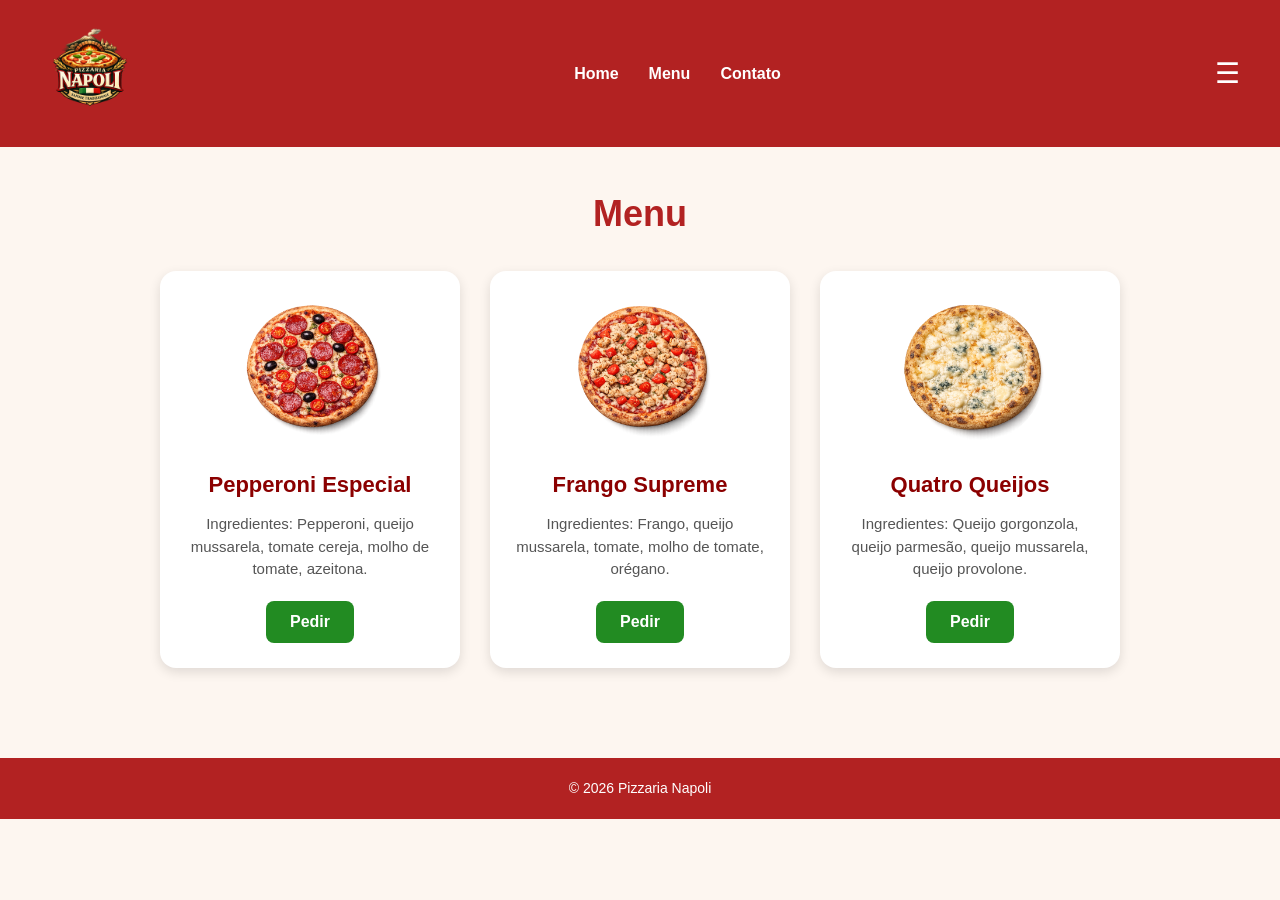
==== index.html @ c8001721 "Add files via upload" ====
<!--Diz ao navegador: "Use o HTML5 moderno, não o antigo"-->
<!DOCTYPE html>
<!--Acessibilidade e SEO: idioma da pagina-->
<html lang="pt-BR">

<head>
    <!--CÉREBRO DA PÁGINA (O usuário não vê)-->
    <meta charset="UTF-8">
    <!--Permite acentuação (ç, ã, é)-->
    <meta name="viewport" content="width=device-width, initial-scale=1.0">
    <title>Pizzaria Napoli</title>

    <link rel="stylesheet" href="styles.css"> 
</head>

<!--CORPO DA PÁGINA (O que aparece na tela)-->
<body>

    <!-- Header (Cabeçalho) -->
    <header class="cabecalho-principal">

        <!-- Logo -->
        <div class="logo">
            <img src="logo.png" alt="Logo da Pizzaria" width="100" height="100"> <!-- Alinhamento à esquerda -->
        </div>

        <!-- Menu de Navegação -->
        <nav class="menu-navegacao">
            <ul> <!-- Lista não ordenada -->
                <li><a href="#">Home</a></li>
                <li><a href="#">Menu</a></li>
                <li><a href="#">Contato</a></li>
            </ul>
        </nav>

        <!-- Ícone de Menu Hamburger (representação) -->
        <div class="menu-hamburger">
            <span>☰</span> <!-- Colocar elemento, símbolos, destacar -->
        </div>
    </header>

    <!-- Conteúdo Principal -->
    <main>
        
        <h1>Menu</h1>

        <!-- Seção de Opções -->
        <section class="secao-opcoes">

            <!-- 1º Opção -->
            <article class="opcao-item">
                <!-- Placeholder da imagem (círculo no wireframe) -->
                <div class="imagem-pizza">
                    <img src="pepperoni.png" alt="Pizza de Pepperoni Especial" width="150" height="150">
                </div>
                <h2>Pepperoni Especial</h2>
                <p>Ingredientes: Pepperoni, queijo mussarela, tomate cereja, molho de tomate, azeitona. </p>
                <button>Pedir</button>
            </article>

            <!-- 2º Opção -->
            <article class="opcao-item">
                <div class="imagem-pizza">
                    <img src="frango-supreme.png" alt="Pizza de Frango Supreme" width="150" height="150">
                </div>
                <h2>Frango Supreme</h2>
                <p>Ingredientes: Frango, queijo mussarela, tomate, molho de tomate, orégano.</p>
                <button>Pedir</button>
            </article>

            <!-- 3º Opção -->
            <article class="opcao-item">
                <div class="imagem-pizza">
                    <img src="quatro-queijos.png" alt="Pizza de Quatro Queijos" width="150" height="150">
                </div>
                <h2>Quatro Queijos</h2>
                <p>Ingredientes: Queijo gorgonzola, queijo parmesão, queijo mussarela, queijo provolone.</p>
                <button>Pedir</button>
            </article>
        </section>
    </main>

    <!-- Footer (Rodapé) -->
    <footer class="rodape-principal">
        <p>&copy; 2026 Pizzaria Napoli</p>
    </footer>

</body>

</html>
---- styles.css ----
* {
    margin: 0;
    padding: 0;
    box-sizing: border-box;
}

body {
    font-family: Arial, Helvetica, sans-serif;
    background-color: #fdf6f0;
    color: #2b2b2b;
    line-height: 1.5;
}

.cabecalho-principal {
    display: flex;
    justify-content: space-between;
    align-items: center;
    padding: 20px 40px;
    background-color: #b22222;
    color: white;
}

.logo img {
    width: 100px;
    height: 100px;
    object-fit: contain;
}

.menu-navegacao ul {
    list-style: none;
    display: flex;
    gap: 30px;
}

.menu-navegacao a {
    text-decoration: none;
    color: white;
    font-weight: bold;
    transition: 0.3s;
}

.menu-navegacao a:hover {
    color: #ffd700;
}

.menu-hamburger {
    font-size: 28px;
    color: white;
    cursor: pointer;
}

main {
    padding: 40px 20px;
    text-align: center;
}

main h1 {
    font-size: 36px;
    margin-bottom: 30px;
    color: #b22222;
}

.secao-opcoes {
    display: flex;
    justify-content: center;
    gap: 30px;
    flex-wrap: wrap;
}

.opcao-item {
    background-color: white;
    width: 300px;
    padding: 25px 20px;
    border-radius: 16px;
    box-shadow: 0 4px 12px rgba(0, 0, 0, 0.12);
    text-align: center;
    transition: transform 0.3s ease;
}

.opcao-item:hover {
    transform: translateY(-5px);
}

.imagem-pizza img {
    width: 150px;
    height: 150px;
    object-fit: cover;
    border-radius: 50%;
    margin-bottom: 15px;
}

.opcao-item h2 {
    font-size: 22px;
    margin-bottom: 12px;
    color: #8b0000;
}


.opcao-item p {
    font-size: 15px;
    margin-bottom: 20px;
    color: #555;
}

.opcao-item button {
    background-color: #228b22;
    color: white;
    border: none;
    padding: 12px 24px;
    border-radius: 8px;
    cursor: pointer;
    font-size: 16px;
    font-weight: bold;
    transition: 0.3s;
}

.opcao-item button:hover {
    background-color: #1b6e1b;
}

.rodape-principal {
    margin-top: 50px;
    padding: 20px;
    text-align: center;
    background-color: #b22222;
    color: white;
    font-size: 14px;
}
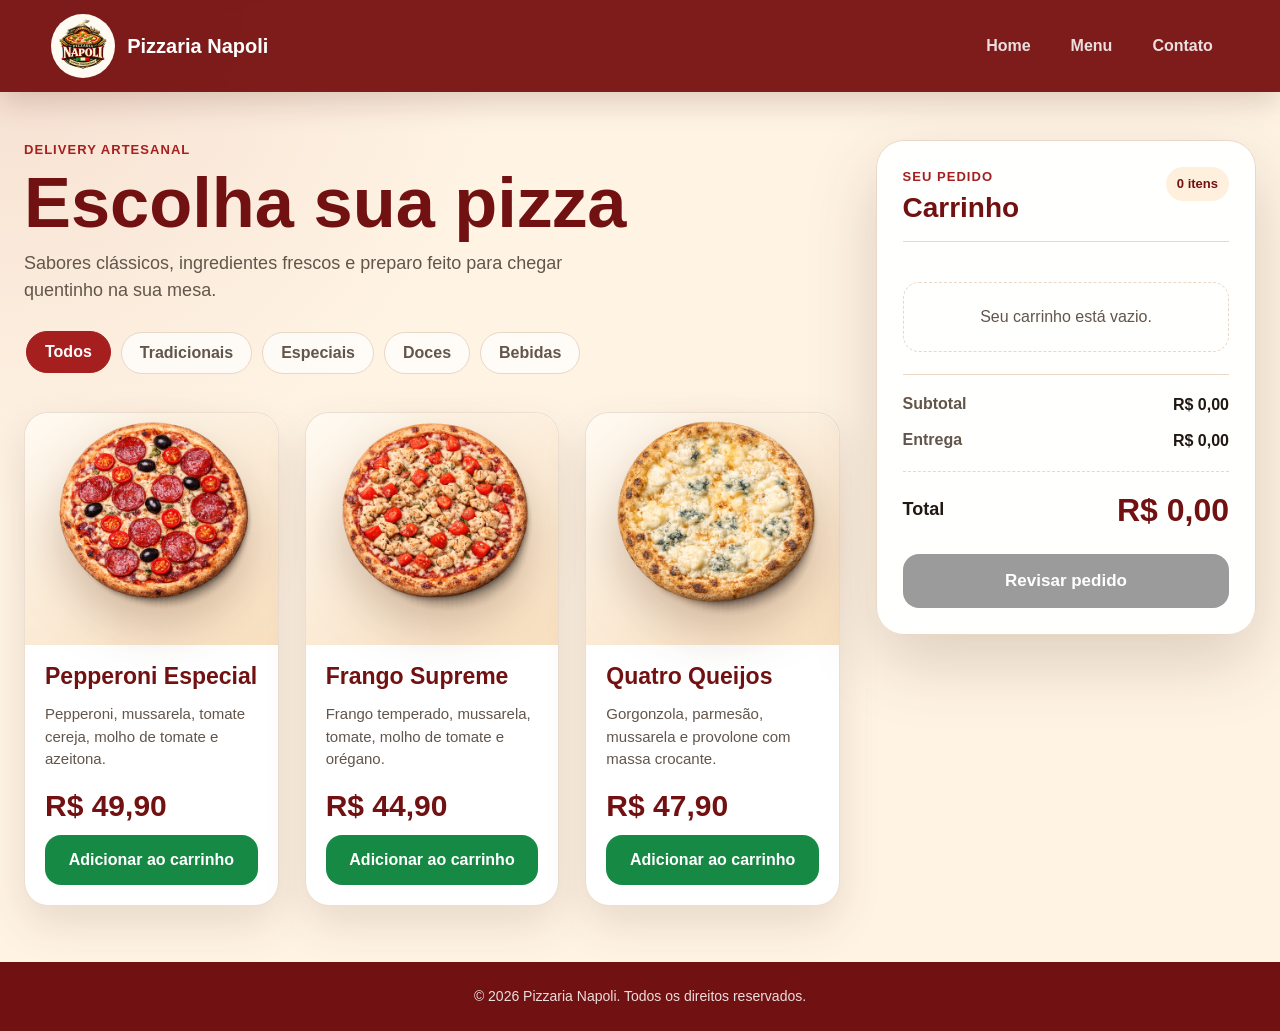
==== commit 0b41cc83: "Atualiza projeto da Pizzaria Napoli" ====
--- a/index.html
+++ b/index.html
@@ -1,90 +1,254 @@
-<!--Diz ao navegador: "Use o HTML5 moderno, não o antigo"-->
-<!DOCTYPE html>
-<!--Acessibilidade e SEO: idioma da pagina-->
-<html lang="pt-BR">
-
-<head>
-    <!--CÉREBRO DA PÁGINA (O usuário não vê)-->
-    <meta charset="UTF-8">
-    <!--Permite acentuação (ç, ã, é)-->
-    <meta name="viewport" content="width=device-width, initial-scale=1.0">
-    <title>Pizzaria Napoli</title>
-
-    <link rel="stylesheet" href="styles.css"> 
-</head>
-
-<!--CORPO DA PÁGINA (O que aparece na tela)-->
-<body>
-
-    <!-- Header (Cabeçalho) -->
-    <header class="cabecalho-principal">
-
-        <!-- Logo -->
-        <div class="logo">
-            <img src="logo.png" alt="Logo da Pizzaria" width="100" height="100"> <!-- Alinhamento à esquerda -->
-        </div>
-
-        <!-- Menu de Navegação -->
-        <nav class="menu-navegacao">
-            <ul> <!-- Lista não ordenada -->
-                <li><a href="#">Home</a></li>
-                <li><a href="#">Menu</a></li>
-                <li><a href="#">Contato</a></li>
-            </ul>
-        </nav>
-
-        <!-- Ícone de Menu Hamburger (representação) -->
-        <div class="menu-hamburger">
-            <span>☰</span> <!-- Colocar elemento, símbolos, destacar -->
-        </div>
-    </header>
-
-    <!-- Conteúdo Principal -->
-    <main>
-        
-        <h1>Menu</h1>
-
-        <!-- Seção de Opções -->
-        <section class="secao-opcoes">
-
-            <!-- 1º Opção -->
-            <article class="opcao-item">
-                <!-- Placeholder da imagem (círculo no wireframe) -->
-                <div class="imagem-pizza">
-                    <img src="pepperoni.png" alt="Pizza de Pepperoni Especial" width="150" height="150">
-                </div>
-                <h2>Pepperoni Especial</h2>
-                <p>Ingredientes: Pepperoni, queijo mussarela, tomate cereja, molho de tomate, azeitona. </p>
-                <button>Pedir</button>
-            </article>
-
-            <!-- 2º Opção -->
-            <article class="opcao-item">
-                <div class="imagem-pizza">
-                    <img src="frango-supreme.png" alt="Pizza de Frango Supreme" width="150" height="150">
-                </div>
-                <h2>Frango Supreme</h2>
-                <p>Ingredientes: Frango, queijo mussarela, tomate, molho de tomate, orégano.</p>
-                <button>Pedir</button>
-            </article>
-
-            <!-- 3º Opção -->
-            <article class="opcao-item">
-                <div class="imagem-pizza">
-                    <img src="quatro-queijos.png" alt="Pizza de Quatro Queijos" width="150" height="150">
-                </div>
-                <h2>Quatro Queijos</h2>
-                <p>Ingredientes: Queijo gorgonzola, queijo parmesão, queijo mussarela, queijo provolone.</p>
-                <button>Pedir</button>
-            </article>
-        </section>
-    </main>
-
-    <!-- Footer (Rodapé) -->
-    <footer class="rodape-principal">
-        <p>&copy; 2026 Pizzaria Napoli</p>
-    </footer>
-
-</body>
-
-</html>+<!DOCTYPE html>
+<html lang="pt-BR">
+
+<head>
+    <meta charset="UTF-8">
+    <meta name="viewport" content="width=device-width, initial-scale=1.0">
+    <title>Pizzaria Napoli</title>
+    <link rel="stylesheet" href="styles.css">
+    <script src="js/script.js" defer></script>
+</head>
+
+<body>
+    <header class="cabecalho-principal">
+        <a class="logo" href="index.html" aria-label="Página inicial da Pizzaria Napoli">
+            <img src="images/logo.png" alt="Logo da Pizzaria Napoli" width="84" height="84">
+            <span>Pizzaria Napoli</span>
+        </a>
+
+        <nav class="menu-navegacao" aria-label="Navegação principal">
+            <ul>
+                <li><a href="index.html">Home</a></li>
+                <li><a href="index.html#menu">Menu</a></li>
+                <li><a href="contato.html">Contato</a></li>
+            </ul>
+        </nav>
+
+        <button class="menu-hamburger" type="button" aria-label="Abrir menu">
+            <span>&#9776;</span>
+        </button>
+    </header>
+
+    <main class="conteudo-principal">
+        <section class="area-menu" id="menu" aria-labelledby="titulo-menu">
+            <div class="cabecalho-menu">
+                <p class="etiqueta">Delivery artesanal</p>
+                <h1 id="titulo-menu">Escolha sua pizza</h1>
+                <p>Sabores clássicos, ingredientes frescos e preparo feito para chegar quentinho na sua mesa.</p>
+            </div>
+
+            <div class="barra-categorias" aria-label="Filtrar produtos por categoria">
+                <button class="botao-categoria ativo" type="button" data-categoria="todos">Todos</button>
+                <button class="botao-categoria" type="button" data-categoria="tradicionais">Tradicionais</button>
+                <button class="botao-categoria" type="button" data-categoria="especiais">Especiais</button>
+                <button class="botao-categoria" type="button" data-categoria="doces">Doces</button>
+                <button class="botao-categoria" type="button" data-categoria="bebidas">Bebidas</button>
+            </div>
+
+            <div class="grade-pizzas">
+                <article class="card-pizza" data-categoria="especiais">
+                    <div class="imagem-pizza">
+                        <img src="images/pepperoni.png" alt="Pizza de Pepperoni Especial" width="180" height="180">
+                    </div>
+                    <div class="conteudo-card">
+                        <h2>Pepperoni Especial</h2>
+                        <p>Pepperoni, mussarela, tomate cereja, molho de tomate e azeitona.</p>
+                        <div class="rodape-card">
+                            <strong class="preco-pizza">R$ 49,90</strong>
+                            <button class="botao-pedir" data-id="pepperoni" data-nome="Pepperoni Especial" data-preco="49.90">
+                                Adicionar ao carrinho
+                            </button>
+                            <div class="controle-quantidade" data-id="pepperoni" hidden>
+                                <button type="button" class="botao-quantidade" data-acao="diminuir" data-id="pepperoni" aria-label="Diminuir quantidade de Pepperoni Especial">-</button>
+                                <span class="quantidade-card">1</span>
+                                <button type="button" class="botao-quantidade" data-acao="aumentar" data-id="pepperoni" aria-label="Aumentar quantidade de Pepperoni Especial">+</button>
+                            </div>
+                        </div>
+                    </div>
+                </article>
+
+                <article class="card-pizza" data-categoria="tradicionais">
+                    <div class="imagem-pizza">
+                        <img src="images/frango-supreme.png" alt="Pizza de Frango Supreme" width="180" height="180">
+                    </div>
+                    <div class="conteudo-card">
+                        <h2>Frango Supreme</h2>
+                        <p>Frango temperado, mussarela, tomate, molho de tomate e orégano.</p>
+                        <div class="rodape-card">
+                            <strong class="preco-pizza">R$ 44,90</strong>
+                            <button class="botao-pedir" data-id="frango" data-nome="Frango Supreme" data-preco="44.90">
+                                Adicionar ao carrinho
+                            </button>
+                            <div class="controle-quantidade" data-id="frango" hidden>
+                                <button type="button" class="botao-quantidade" data-acao="diminuir" data-id="frango" aria-label="Diminuir quantidade de Frango Supreme">-</button>
+                                <span class="quantidade-card">1</span>
+                                <button type="button" class="botao-quantidade" data-acao="aumentar" data-id="frango" aria-label="Aumentar quantidade de Frango Supreme">+</button>
+                            </div>
+                        </div>
+                    </div>
+                </article>
+
+                <article class="card-pizza" data-categoria="tradicionais">
+                    <div class="imagem-pizza">
+                        <img src="images/quatro-queijos.png" alt="Pizza de Quatro Queijos" width="180" height="180">
+                    </div>
+                    <div class="conteudo-card">
+                        <h2>Quatro Queijos</h2>
+                        <p>Gorgonzola, parmesão, mussarela e provolone com massa crocante.</p>
+                        <div class="rodape-card">
+                            <strong class="preco-pizza">R$ 47,90</strong>
+                            <button class="botao-pedir" data-id="quatro-queijos" data-nome="Quatro Queijos" data-preco="47.90">
+                                Adicionar ao carrinho
+                            </button>
+                            <div class="controle-quantidade" data-id="quatro-queijos" hidden>
+                                <button type="button" class="botao-quantidade" data-acao="diminuir" data-id="quatro-queijos" aria-label="Diminuir quantidade de Quatro Queijos">-</button>
+                                <span class="quantidade-card">1</span>
+                                <button type="button" class="botao-quantidade" data-acao="aumentar" data-id="quatro-queijos" aria-label="Aumentar quantidade de Quatro Queijos">+</button>
+                            </div>
+                        </div>
+                    </div>
+                </article>
+            </div>
+            <p id="mensagem-filtro" class="mensagem-filtro" hidden>Nenhum item disponível nesta categoria ainda.</p>
+        </section>
+
+        <aside class="secao-carrinho" aria-labelledby="titulo-carrinho">
+            <div class="cabecalho-carrinho">
+                <div>
+                    <p class="etiqueta">Seu pedido</p>
+                    <h2 id="titulo-carrinho">Carrinho</h2>
+                </div>
+                <span id="contador-carrinho" class="contador-carrinho">0 itens</span>
+            </div>
+
+            <ul id="lista-carrinho" class="lista-carrinho"></ul>
+            <p id="mensagem-carrinho" class="mensagem-carrinho">Seu carrinho está vazio.</p>
+
+            <div class="resumo-carrinho">
+                <div class="linha-resumo">
+                    <span>Subtotal</span>
+                    <strong id="subtotal-carrinho">R$ 0,00</strong>
+                </div>
+                <div class="linha-resumo">
+                    <span>Entrega</span>
+                    <strong id="taxa-entrega">R$ 0,00</strong>
+                </div>
+                <div class="linha-resumo linha-total">
+                    <span>Total</span>
+                    <strong id="total-carrinho">R$ 0,00</strong>
+                </div>
+            </div>
+
+            <button id="botao-revisar" class="botao-finalizar" type="button">Revisar pedido</button>
+        </aside>
+    </main>
+
+    <div id="modal-revisao" class="modal" aria-labelledby="titulo-revisao" aria-hidden="true">
+        <form id="form-revisao" class="conteudo-modal">
+            <div class="cabecalho-modal">
+                <div>
+                    <p class="etiqueta">Revise seu pedido</p>
+                    <h2 id="titulo-revisao">Carrinho e entrega</h2>
+                </div>
+                <button class="botao-fechar" type="button" data-fechar-revisao aria-label="Fechar revisão">&times;</button>
+            </div>
+
+            <div class="grid-revisao">
+                <section class="bloco-revisao" aria-labelledby="titulo-itens-revisao">
+                    <h3 id="titulo-itens-revisao">Itens selecionados</h3>
+                    <ul id="lista-revisao" class="lista-carrinho lista-revisao"></ul>
+                    <p id="mensagem-revisao" class="mensagem-carrinho">Seu carrinho está vazio.</p>
+                </section>
+
+                <section class="bloco-revisao" aria-labelledby="titulo-entrega">
+                    <h3 id="titulo-entrega">Entrega</h3>
+                    <div class="campos-formulario">
+                        <label>
+                            Nome
+                            <input id="cliente-nome" name="nome" type="text" autocomplete="name" required>
+                        </label>
+                        <label>
+                            Telefone
+                            <input id="cliente-telefone" name="telefone" type="tel" autocomplete="tel" required>
+                        </label>
+                        <label>
+                            Endereço de entrega
+                            <input id="cliente-endereco" name="endereco" type="text" autocomplete="street-address" required>
+                        </label>
+                        <label>
+                            Complemento
+                            <input id="cliente-complemento" name="complemento" type="text" autocomplete="address-line2">
+                        </label>
+                    </div>
+                </section>
+
+                <section class="bloco-revisao" aria-labelledby="titulo-pagamento">
+                    <h3 id="titulo-pagamento">Forma de pagamento</h3>
+                    <div class="opcoes-pagamento">
+                        <label>
+                            <input type="radio" name="pagamento" value="Pix" required>
+                            Pix
+                        </label>
+                        <label>
+                            <input type="radio" name="pagamento" value="Cartão de crédito">
+                            Cartão de crédito
+                        </label>
+                        <label>
+                            <input type="radio" name="pagamento" value="Cartão de débito">
+                            Cartão de débito
+                        </label>
+                        <label>
+                            <input type="radio" name="pagamento" value="Dinheiro">
+                            Dinheiro
+                        </label>
+                    </div>
+                </section>
+
+                <section class="bloco-revisao resumo-modal" aria-labelledby="titulo-resumo-revisao">
+                    <h3 id="titulo-resumo-revisao">Resumo</h3>
+                    <div class="resumo-carrinho">
+                        <div class="linha-resumo">
+                            <span>Subtotal</span>
+                            <strong id="subtotal-revisao">R$ 0,00</strong>
+                        </div>
+                        <div class="linha-resumo">
+                            <span>Entrega</span>
+                            <strong id="taxa-revisao">R$ 0,00</strong>
+                        </div>
+                        <div class="linha-resumo linha-total">
+                            <span>Total</span>
+                            <strong id="total-revisao">R$ 0,00</strong>
+                        </div>
+                    </div>
+                    <button id="botao-finalizar" class="botao-finalizar" type="submit">Finalizar pedido</button>
+                </section>
+            </div>
+        </form>
+    </div>
+
+    <div id="modal-confirmacao" class="modal modal-confirmacao" aria-labelledby="titulo-confirmacao" aria-hidden="true">
+        <div class="conteudo-modal">
+            <div class="cabecalho-modal">
+                <div>
+                    <p class="etiqueta">Confirme os dados</p>
+                    <h2 id="titulo-confirmacao">Confirmar pedido</h2>
+                </div>
+                <button class="botao-fechar" type="button" data-fechar-confirmacao aria-label="Fechar confirmação">&times;</button>
+            </div>
+
+            <div id="resumo-confirmacao" class="resumo-confirmacao"></div>
+
+            <div class="acoes-confirmacao">
+                <button id="botao-voltar-revisao" class="botao-secundario" type="button">Voltar e editar</button>
+                <button id="botao-confirmar-pedido" class="botao-finalizar" type="button">Confirmar pedido</button>
+            </div>
+        </div>
+    </div>
+
+    <footer class="rodape-principal">
+        <p>&copy; 2026 Pizzaria Napoli. Todos os direitos reservados.</p>
+    </footer>
+
+</body>
+
+</html>
--- a/styles.css
+++ b/styles.css
@@ -1,128 +1,952 @@
-* {
-    margin: 0;
-    padding: 0;
-    box-sizing: border-box;
-}
-
-body {
-    font-family: Arial, Helvetica, sans-serif;
-    background-color: #fdf6f0;
-    color: #2b2b2b;
-    line-height: 1.5;
-}
-
-.cabecalho-principal {
-    display: flex;
-    justify-content: space-between;
-    align-items: center;
-    padding: 20px 40px;
-    background-color: #b22222;
-    color: white;
-}
-
-.logo img {
-    width: 100px;
-    height: 100px;
-    object-fit: contain;
-}
-
-.menu-navegacao ul {
-    list-style: none;
-    display: flex;
-    gap: 30px;
-}
-
-.menu-navegacao a {
-    text-decoration: none;
-    color: white;
-    font-weight: bold;
-    transition: 0.3s;
-}
-
-.menu-navegacao a:hover {
-    color: #ffd700;
-}
-
-.menu-hamburger {
-    font-size: 28px;
-    color: white;
-    cursor: pointer;
-}
-
-main {
-    padding: 40px 20px;
-    text-align: center;
-}
-
-main h1 {
-    font-size: 36px;
-    margin-bottom: 30px;
-    color: #b22222;
-}
-
-.secao-opcoes {
-    display: flex;
-    justify-content: center;
-    gap: 30px;
-    flex-wrap: wrap;
-}
-
-.opcao-item {
-    background-color: white;
-    width: 300px;
-    padding: 25px 20px;
-    border-radius: 16px;
-    box-shadow: 0 4px 12px rgba(0, 0, 0, 0.12);
-    text-align: center;
-    transition: transform 0.3s ease;
-}
-
-.opcao-item:hover {
-    transform: translateY(-5px);
-}
-
-.imagem-pizza img {
-    width: 150px;
-    height: 150px;
-    object-fit: cover;
-    border-radius: 50%;
-    margin-bottom: 15px;
-}
-
-.opcao-item h2 {
-    font-size: 22px;
-    margin-bottom: 12px;
-    color: #8b0000;
-}
-
-
-.opcao-item p {
-    font-size: 15px;
-    margin-bottom: 20px;
-    color: #555;
-}
-
-.opcao-item button {
-    background-color: #228b22;
-    color: white;
-    border: none;
-    padding: 12px 24px;
-    border-radius: 8px;
-    cursor: pointer;
-    font-size: 16px;
-    font-weight: bold;
-    transition: 0.3s;
-}
-
-.opcao-item button:hover {
-    background-color: #1b6e1b;
-}
-
-.rodape-principal {
-    margin-top: 50px;
-    padding: 20px;
-    text-align: center;
-    background-color: #b22222;
-    color: white;
-    font-size: 14px;
-}+:root {
+    --vermelho: #a51f1f;
+    --vermelho-escuro: #721111;
+    --verde: #168a45;
+    --verde-escuro: #0f6b34;
+    --creme: #fff4e4;
+    --creme-claro: #fffaf2;
+    --branco: #ffffff;
+    --texto: #211812;
+    --texto-suave: #62554b;
+    --borda: #ead7c5;
+    --sombra: 0 18px 44px rgba(69, 28, 12, 0.12);
+    --sombra-hover: 0 28px 62px rgba(69, 28, 12, 0.18);
+}
+
+* {
+    margin: 0;
+    padding: 0;
+    box-sizing: border-box;
+}
+
+html {
+    scroll-behavior: smooth;
+}
+
+body {
+    min-height: 100vh;
+    font-family: Arial, Helvetica, sans-serif;
+    background:
+        radial-gradient(circle at top left, rgba(159, 29, 29, 0.1), transparent 32rem),
+        var(--creme);
+    color: var(--texto);
+    line-height: 1.5;
+}
+
+button,
+a {
+    font: inherit;
+}
+
+button {
+    border: none;
+}
+
+[hidden] {
+    display: none !important;
+}
+
+.cabecalho-principal {
+    position: sticky;
+    top: 0;
+    z-index: 10;
+    display: flex;
+    align-items: center;
+    justify-content: space-between;
+    gap: 24px;
+    padding: 14px clamp(18px, 4vw, 56px);
+    background-color: rgba(120, 19, 19, 0.96);
+    color: var(--branco);
+    box-shadow: 0 10px 28px rgba(74, 21, 8, 0.18);
+    backdrop-filter: blur(10px);
+}
+
+.logo {
+    display: inline-flex;
+    align-items: center;
+    gap: 12px;
+    color: var(--branco);
+    text-decoration: none;
+    font-size: 20px;
+    font-weight: 800;
+}
+
+.logo img {
+    width: 64px;
+    height: 64px;
+    object-fit: contain;
+    border-radius: 50%;
+    background-color: var(--creme-claro);
+}
+
+.menu-navegacao ul {
+    display: flex;
+    align-items: center;
+    gap: 8px;
+    list-style: none;
+}
+
+.menu-navegacao a {
+    display: inline-flex;
+    align-items: center;
+    min-height: 40px;
+    padding: 0 16px;
+    border-radius: 999px;
+    color: rgba(255, 255, 255, 0.86);
+    text-decoration: none;
+    font-weight: 700;
+    transition: background-color 0.2s ease, color 0.2s ease, transform 0.2s ease;
+}
+
+.menu-navegacao a:hover,
+.menu-navegacao a:focus-visible {
+    background-color: rgba(255, 255, 255, 0.14);
+    color: var(--branco);
+    transform: translateY(-1px);
+}
+
+.menu-hamburger {
+    display: none;
+    width: 44px;
+    height: 44px;
+    border-radius: 50%;
+    background-color: rgba(255, 255, 255, 0.12);
+    color: var(--branco);
+    cursor: pointer;
+}
+
+.conteudo-principal {
+    display: grid;
+    grid-template-columns: minmax(0, 1fr) 380px;
+    align-items: start;
+    gap: 36px;
+    width: min(1440px, calc(100% - 48px));
+    margin: 0 auto;
+    padding: 48px 0 56px;
+}
+
+.cabecalho-menu {
+    max-width: 760px;
+    margin-bottom: 24px;
+}
+
+.etiqueta {
+    margin-bottom: 8px;
+    color: var(--vermelho);
+    font-size: 13px;
+    font-weight: 800;
+    letter-spacing: 0.08em;
+    text-transform: uppercase;
+}
+
+.cabecalho-menu h1 {
+    margin-bottom: 14px;
+    color: var(--vermelho-escuro);
+    font-size: clamp(44px, 5.5vw, 72px);
+    font-weight: 900;
+    line-height: 0.98;
+}
+
+.cabecalho-menu p:last-child {
+    max-width: 620px;
+    color: var(--texto-suave);
+    font-size: 18px;
+}
+
+.barra-categorias {
+    display: flex;
+    gap: 10px;
+    margin-bottom: 30px;
+    overflow-x: auto;
+    padding: 4px 2px 8px;
+}
+
+.botao-categoria {
+    flex: 0 0 auto;
+    min-height: 42px;
+    padding: 0 18px;
+    border: 1px solid var(--borda);
+    border-radius: 999px;
+    background-color: rgba(255, 255, 255, 0.72);
+    color: var(--texto-suave);
+    cursor: pointer;
+    font-weight: 800;
+    transition: background-color 0.2s ease, border-color 0.2s ease, color 0.2s ease, transform 0.2s ease;
+}
+
+.botao-categoria:hover,
+.botao-categoria:focus-visible,
+.botao-categoria.ativo {
+    border-color: var(--vermelho);
+    background-color: var(--vermelho);
+    color: var(--branco);
+    transform: translateY(-1px);
+}
+
+.grade-pizzas {
+    display: grid;
+    grid-template-columns: repeat(3, minmax(0, 1fr));
+    gap: 26px;
+}
+
+.mensagem-filtro {
+    margin-top: 24px;
+    padding: 24px;
+    border: 1px dashed var(--borda);
+    border-radius: 18px;
+    background-color: rgba(255, 255, 255, 0.72);
+    color: var(--texto-suave);
+    text-align: center;
+    font-weight: 700;
+}
+
+.card-pizza {
+    display: flex;
+    flex-direction: column;
+    overflow: visible;
+    min-height: 100%;
+    background-color: var(--branco);
+    border: 1px solid rgba(234, 220, 205, 0.9);
+    border-radius: 24px;
+    box-shadow: var(--sombra);
+    transition: transform 0.22s ease, box-shadow 0.22s ease, border-color 0.22s ease;
+}
+
+.card-pizza:hover {
+    border-color: rgba(165, 31, 31, 0.18);
+    transform: translateY(-6px);
+    box-shadow: var(--sombra-hover);
+}
+
+.imagem-pizza {
+    display: grid;
+    place-items: center;
+    min-height: 232px;
+    padding: 18px 20px 4px;
+    border-radius: 24px 24px 0 0;
+    background: linear-gradient(145deg, #fffaf2, #f8dfbf);
+}
+
+.imagem-pizza img {
+    width: min(230px, 94%);
+    height: auto;
+    aspect-ratio: 1;
+    object-fit: cover;
+    border-radius: 50%;
+    transform: translateY(-20px) scale(1.08);
+    filter: drop-shadow(0 22px 22px rgba(89, 38, 13, 0.26));
+    transition: transform 0.22s ease;
+}
+
+.card-pizza:hover .imagem-pizza img {
+    transform: translateY(-24px) scale(1.12);
+}
+
+.conteudo-card {
+    display: flex;
+    flex: 1;
+    flex-direction: column;
+    gap: 12px;
+    padding: 18px 20px 20px;
+}
+
+.conteudo-card h2 {
+    color: var(--vermelho-escuro);
+    font-size: 23px;
+    font-weight: 900;
+    line-height: 1.2;
+}
+
+.conteudo-card p {
+    flex: 1;
+    min-height: 66px;
+    color: var(--texto-suave);
+    font-size: 15px;
+}
+
+.rodape-card {
+    display: grid;
+    gap: 14px;
+    margin-top: auto;
+    padding-top: 8px;
+}
+
+.preco-pizza {
+    color: var(--vermelho-escuro);
+    font-size: 30px;
+    font-weight: 900;
+    line-height: 1;
+}
+
+.botao-pedir,
+.botao-finalizar {
+    min-height: 50px;
+    border-radius: 16px;
+    background-color: var(--verde);
+    color: var(--branco);
+    cursor: pointer;
+    font-size: 16px;
+    font-weight: 800;
+    transition: background-color 0.2s ease, transform 0.2s ease, box-shadow 0.2s ease;
+}
+
+.botao-pedir {
+    width: 100%;
+    padding: 0 18px;
+}
+
+.botao-pedir:hover,
+.botao-pedir:focus-visible,
+.botao-finalizar:hover,
+.botao-finalizar:focus-visible {
+    background-color: var(--verde-escuro);
+    transform: translateY(-1px);
+    box-shadow: 0 12px 20px rgba(31, 143, 77, 0.24);
+}
+
+.botao-finalizar:disabled {
+    background-color: #9b9b9b;
+    cursor: not-allowed;
+    transform: none;
+    box-shadow: none;
+}
+
+.controle-quantidade {
+    display: grid;
+    grid-template-columns: 46px 1fr 46px;
+    align-items: center;
+    min-height: 50px;
+    overflow: hidden;
+    border: 1px solid rgba(22, 138, 69, 0.28);
+    border-radius: 16px;
+    background-color: #eefaf2;
+}
+
+.botao-quantidade {
+    height: 100%;
+    background-color: transparent;
+    color: var(--verde-escuro);
+    cursor: pointer;
+    font-size: 22px;
+    font-weight: 900;
+    transition: background-color 0.2s ease;
+}
+
+.botao-quantidade:hover,
+.botao-quantidade:focus-visible {
+    background-color: rgba(22, 138, 69, 0.12);
+}
+
+.quantidade-card {
+    color: var(--texto);
+    text-align: center;
+    font-size: 18px;
+    font-weight: 900;
+}
+
+.secao-carrinho {
+    position: sticky;
+    top: 112px;
+    padding: 26px;
+    background: rgba(255, 255, 255, 0.94);
+    border: 1px solid var(--borda);
+    border-radius: 28px;
+    box-shadow: 0 26px 70px rgba(69, 28, 12, 0.18);
+    backdrop-filter: blur(14px);
+}
+
+.cabecalho-carrinho {
+    display: flex;
+    align-items: flex-start;
+    justify-content: space-between;
+    gap: 16px;
+    padding-bottom: 18px;
+    border-bottom: 1px solid var(--borda);
+}
+
+.cabecalho-carrinho h2 {
+    color: var(--vermelho-escuro);
+    font-size: 28px;
+    line-height: 1;
+}
+
+.contador-carrinho {
+    flex: 0 0 auto;
+    padding: 7px 11px;
+    border-radius: 999px;
+    background-color: #fff0de;
+    color: var(--vermelho-escuro);
+    font-size: 13px;
+    font-weight: 800;
+}
+
+.lista-carrinho {
+    display: grid;
+    gap: 12px;
+    max-height: 360px;
+    margin: 18px 0;
+    overflow: auto;
+    list-style: none;
+}
+
+.item-carrinho {
+    display: grid;
+    grid-template-columns: minmax(0, 1fr) auto;
+    align-items: center;
+    gap: 12px;
+    padding: 14px;
+    border: 1px solid #f0e3d6;
+    border-radius: 14px;
+    background-color: var(--creme-claro);
+}
+
+.info-item-carrinho {
+    display: grid;
+    gap: 3px;
+    min-width: 0;
+}
+
+.info-item-carrinho span {
+    overflow-wrap: anywhere;
+    color: var(--texto);
+    font-weight: 800;
+}
+
+.info-item-carrinho small {
+    color: var(--texto-suave);
+    font-weight: 700;
+}
+
+.info-item-carrinho strong {
+    color: var(--vermelho);
+    font-size: 15px;
+}
+
+.acoes-item-carrinho {
+    display: grid;
+    grid-template-columns: 36px 34px 36px;
+    gap: 8px;
+    align-items: center;
+    justify-items: center;
+}
+
+.acoes-item-carrinho span {
+    font-weight: 900;
+}
+
+.botao-quantidade-carrinho {
+    width: 36px;
+    height: 36px;
+    border: 1px solid rgba(22, 138, 69, 0.28);
+    border-radius: 50%;
+    background-color: #eefaf2;
+    color: var(--verde-escuro);
+    cursor: pointer;
+    font-size: 20px;
+    font-weight: 900;
+    line-height: 1;
+    transition: background-color 0.2s ease, transform 0.2s ease;
+}
+
+.botao-quantidade-carrinho:hover,
+.botao-quantidade-carrinho:focus-visible {
+    background-color: rgba(22, 138, 69, 0.15);
+    transform: translateY(-1px);
+}
+
+.botao-remover {
+    grid-column: 1 / -1;
+    width: 100%;
+    min-height: 36px;
+    padding: 0 12px;
+    border-radius: 999px;
+    background-color: #f7dedb;
+    color: var(--vermelho-escuro);
+    cursor: pointer;
+    font-size: 13px;
+    font-weight: 800;
+    transition: background-color 0.2s ease, color 0.2s ease;
+}
+
+.botao-remover:hover,
+.botao-remover:focus-visible {
+    background-color: var(--vermelho);
+    color: var(--branco);
+}
+
+.mensagem-carrinho {
+    margin: 22px 0;
+    padding: 22px;
+    border: 1px dashed var(--borda);
+    border-radius: 16px;
+    color: var(--texto-suave);
+    text-align: center;
+}
+
+.resumo-carrinho {
+    display: grid;
+    gap: 12px;
+    margin-top: 18px;
+    padding-top: 18px;
+    border-top: 1px solid var(--borda);
+    color: var(--texto-suave);
+    font-weight: 700;
+}
+
+.linha-resumo {
+    display: flex;
+    align-items: center;
+    justify-content: space-between;
+    gap: 18px;
+}
+
+.linha-resumo strong {
+    color: var(--texto);
+    font-size: 16px;
+}
+
+.linha-total {
+    margin-top: 6px;
+    padding-top: 14px;
+    border-top: 1px dashed var(--borda);
+}
+
+.linha-total span {
+    color: var(--texto);
+    font-size: 18px;
+}
+
+.linha-total strong {
+    color: var(--vermelho-escuro);
+    font-size: 32px;
+    font-weight: 900;
+}
+
+.botao-finalizar {
+    width: 100%;
+    min-height: 54px;
+    margin-top: 20px;
+    font-size: 17px;
+}
+
+.modal {
+    position: fixed;
+    inset: 0;
+    z-index: 1000;
+    display: none;
+    align-items: center;
+    justify-content: center;
+    padding: 14px;
+    overflow: auto;
+    background-color: rgba(33, 24, 18, 0.48);
+}
+
+.modal.aberto {
+    display: flex;
+}
+
+.conteudo-modal {
+    width: min(1080px, calc(100% - 28px));
+    max-height: min(860px, calc(100vh - 28px));
+    display: grid;
+    gap: 22px;
+    padding: clamp(18px, 3vw, 30px);
+    overflow: auto;
+    border: 1px solid var(--borda);
+    border-radius: 24px;
+    background-color: var(--creme-claro);
+    color: var(--texto);
+    box-shadow: 0 30px 90px rgba(33, 24, 18, 0.32);
+}
+
+.cabecalho-modal {
+    display: flex;
+    align-items: flex-start;
+    justify-content: space-between;
+    gap: 18px;
+    padding-bottom: 18px;
+    border-bottom: 1px solid var(--borda);
+}
+
+.cabecalho-modal h2 {
+    color: var(--vermelho-escuro);
+    font-size: clamp(28px, 4vw, 42px);
+    line-height: 1;
+}
+
+.botao-fechar {
+    flex: 0 0 auto;
+    width: 42px;
+    height: 42px;
+    border-radius: 50%;
+    background-color: #f7dedb;
+    color: var(--vermelho-escuro);
+    cursor: pointer;
+    font-size: 28px;
+    font-weight: 800;
+    line-height: 1;
+}
+
+.grid-revisao {
+    display: grid;
+    grid-template-columns: minmax(0, 1.1fr) minmax(280px, 0.9fr);
+    gap: 18px;
+}
+
+.bloco-revisao {
+    display: grid;
+    gap: 14px;
+    align-content: start;
+    padding: 18px;
+    border: 1px solid var(--borda);
+    border-radius: 18px;
+    background-color: var(--branco);
+}
+
+.bloco-revisao h3,
+.resumo-confirmacao h3 {
+    color: var(--vermelho-escuro);
+    font-size: 20px;
+    line-height: 1.2;
+}
+
+.lista-revisao {
+    max-height: 320px;
+    margin: 0;
+}
+
+.campos-formulario {
+    display: grid;
+    gap: 12px;
+}
+
+.campos-formulario label {
+    display: grid;
+    gap: 6px;
+    color: var(--texto-suave);
+    font-size: 14px;
+    font-weight: 800;
+}
+
+.campos-formulario input {
+    width: 100%;
+    min-height: 46px;
+    padding: 0 13px;
+    border: 1px solid var(--borda);
+    border-radius: 12px;
+    background-color: var(--creme-claro);
+    color: var(--texto);
+    font: inherit;
+}
+
+.campos-formulario input:focus {
+    outline: 3px solid rgba(22, 138, 69, 0.16);
+    border-color: var(--verde);
+}
+
+.opcoes-pagamento {
+    display: grid;
+    gap: 10px;
+}
+
+.opcoes-pagamento label {
+    display: flex;
+    align-items: center;
+    gap: 10px;
+    min-height: 44px;
+    padding: 0 12px;
+    border: 1px solid var(--borda);
+    border-radius: 12px;
+    background-color: var(--creme-claro);
+    cursor: pointer;
+    font-weight: 800;
+}
+
+.opcoes-pagamento input {
+    width: 18px;
+    height: 18px;
+    accent-color: var(--verde);
+}
+
+.resumo-modal {
+    position: sticky;
+    bottom: 0;
+}
+
+.modal-confirmacao .conteudo-modal {
+    width: min(720px, calc(100% - 28px));
+}
+
+.resumo-confirmacao {
+    display: grid;
+    gap: 16px;
+}
+
+.resumo-confirmacao section {
+    display: grid;
+    gap: 8px;
+    padding: 16px;
+    border: 1px solid var(--borda);
+    border-radius: 16px;
+    background-color: var(--branco);
+}
+
+.resumo-confirmacao p {
+    color: var(--texto-suave);
+    overflow-wrap: anywhere;
+}
+
+.resumo-confirmacao p strong {
+    color: var(--texto);
+}
+
+.lista-confirmacao {
+    display: grid;
+    gap: 8px;
+    list-style: none;
+}
+
+.lista-confirmacao li {
+    display: flex;
+    align-items: center;
+    justify-content: space-between;
+    gap: 16px;
+    color: var(--texto-suave);
+    font-weight: 800;
+}
+
+.lista-confirmacao strong {
+    flex: 0 0 auto;
+    color: var(--vermelho);
+}
+
+.acoes-confirmacao {
+    display: flex;
+    justify-content: flex-end;
+    gap: 12px;
+}
+
+.acoes-confirmacao .botao-finalizar,
+.botao-secundario {
+    width: auto;
+    min-width: 180px;
+    margin-top: 0;
+}
+
+.botao-secundario {
+    min-height: 54px;
+    padding: 0 18px;
+    border: 1px solid var(--borda);
+    border-radius: 16px;
+    background-color: var(--branco);
+    color: var(--vermelho-escuro);
+    cursor: pointer;
+    font-weight: 800;
+}
+
+.secao-contato {
+    padding: 48px 0 56px;
+}
+
+.conteudo-contato {
+    display: grid;
+    grid-template-columns: minmax(0, 0.85fr) minmax(320px, 1fr);
+    gap: 28px;
+    width: min(1180px, calc(100% - 48px));
+    margin: 0 auto;
+    padding: 28px;
+    border: 1px solid var(--borda);
+    border-radius: 24px;
+    background-color: rgba(255, 255, 255, 0.88);
+    box-shadow: var(--sombra);
+}
+
+.cabecalho-contato {
+    align-self: center;
+}
+
+.cabecalho-contato h1,
+.cabecalho-contato h2 {
+    margin-bottom: 12px;
+    color: var(--vermelho-escuro);
+    font-size: clamp(32px, 4vw, 48px);
+    font-weight: 900;
+    line-height: 1;
+}
+
+.cabecalho-contato p:last-child {
+    max-width: 420px;
+    color: var(--texto-suave);
+    font-size: 17px;
+}
+
+.form-contato {
+    display: grid;
+    gap: 14px;
+}
+
+.form-contato label {
+    display: grid;
+    gap: 7px;
+    color: var(--texto-suave);
+    font-size: 14px;
+    font-weight: 800;
+}
+
+.form-contato input,
+.form-contato textarea {
+    width: 100%;
+    min-height: 48px;
+    padding: 12px 14px;
+    border: 1px solid var(--borda);
+    border-radius: 12px;
+    background-color: var(--creme-claro);
+    color: var(--texto);
+    font: inherit;
+    transition: border-color 0.2s ease, box-shadow 0.2s ease;
+}
+
+.form-contato textarea {
+    min-height: 132px;
+    resize: vertical;
+}
+
+.form-contato input:focus,
+.form-contato textarea:focus {
+    outline: none;
+    border-color: var(--verde);
+    box-shadow: 0 0 0 3px rgba(22, 138, 69, 0.16);
+}
+
+.form-contato input.campo-invalido,
+.form-contato textarea.campo-invalido {
+    border-color: var(--vermelho);
+    box-shadow: 0 0 0 3px rgba(165, 31, 31, 0.12);
+}
+
+.botao-contato:disabled {
+    background-color: #b8b8b8;
+    color: #f1f1f1;
+    cursor: not-allowed;
+    opacity: 0.7;
+    box-shadow: none;
+    transform: none;
+}
+
+.mensagem-erro {
+    min-height: 18px;
+    color: var(--vermelho);
+    font-size: 13px;
+    font-weight: 800;
+}
+
+.mensagem-sucesso {
+    min-height: 22px;
+    color: var(--verde-escuro);
+    font-weight: 900;
+}
+
+.rodape-principal {
+    padding: 24px;
+    background-color: var(--vermelho-escuro);
+    color: rgba(255, 255, 255, 0.86);
+    text-align: center;
+    font-size: 14px;
+}
+
+@media (max-width: 1180px) {
+    .grade-pizzas {
+        grid-template-columns: repeat(2, minmax(0, 1fr));
+    }
+}
+
+@media (max-width: 900px) {
+    .conteudo-principal {
+        grid-template-columns: 1fr;
+        padding-top: 30px;
+    }
+
+    .secao-carrinho {
+        position: static;
+    }
+
+    .conteudo-contato {
+        grid-template-columns: 1fr;
+    }
+}
+
+@media (max-width: 680px) {
+    .cabecalho-principal {
+        padding: 12px 16px;
+    }
+
+    .logo span {
+        display: none;
+    }
+
+    .menu-navegacao {
+        display: none;
+    }
+
+    .menu-hamburger {
+        display: inline-grid;
+        place-items: center;
+    }
+
+    .conteudo-principal {
+        width: min(100% - 24px, 1180px);
+        gap: 24px;
+    }
+
+    .cabecalho-menu h1 {
+        font-size: 36px;
+    }
+
+    .cabecalho-menu p:last-child {
+        font-size: 16px;
+    }
+
+    .grade-pizzas {
+        grid-template-columns: 1fr;
+    }
+
+    .rodape-card {
+        align-items: stretch;
+        flex-direction: column;
+    }
+
+    .botao-pedir {
+        width: 100%;
+    }
+
+    .item-carrinho {
+        grid-template-columns: 1fr;
+    }
+
+    .acoes-item-carrinho {
+        width: 100%;
+        grid-template-columns: 44px 1fr 44px;
+    }
+
+    .botao-remover {
+        width: 100%;
+    }
+
+    .grid-revisao {
+        grid-template-columns: 1fr;
+    }
+
+    .acoes-confirmacao {
+        display: grid;
+    }
+
+    .acoes-confirmacao .botao-finalizar,
+    .botao-secundario {
+        width: 100%;
+    }
+
+    .conteudo-contato {
+        width: min(100% - 24px, 1180px);
+        padding: 20px;
+    }
+}
